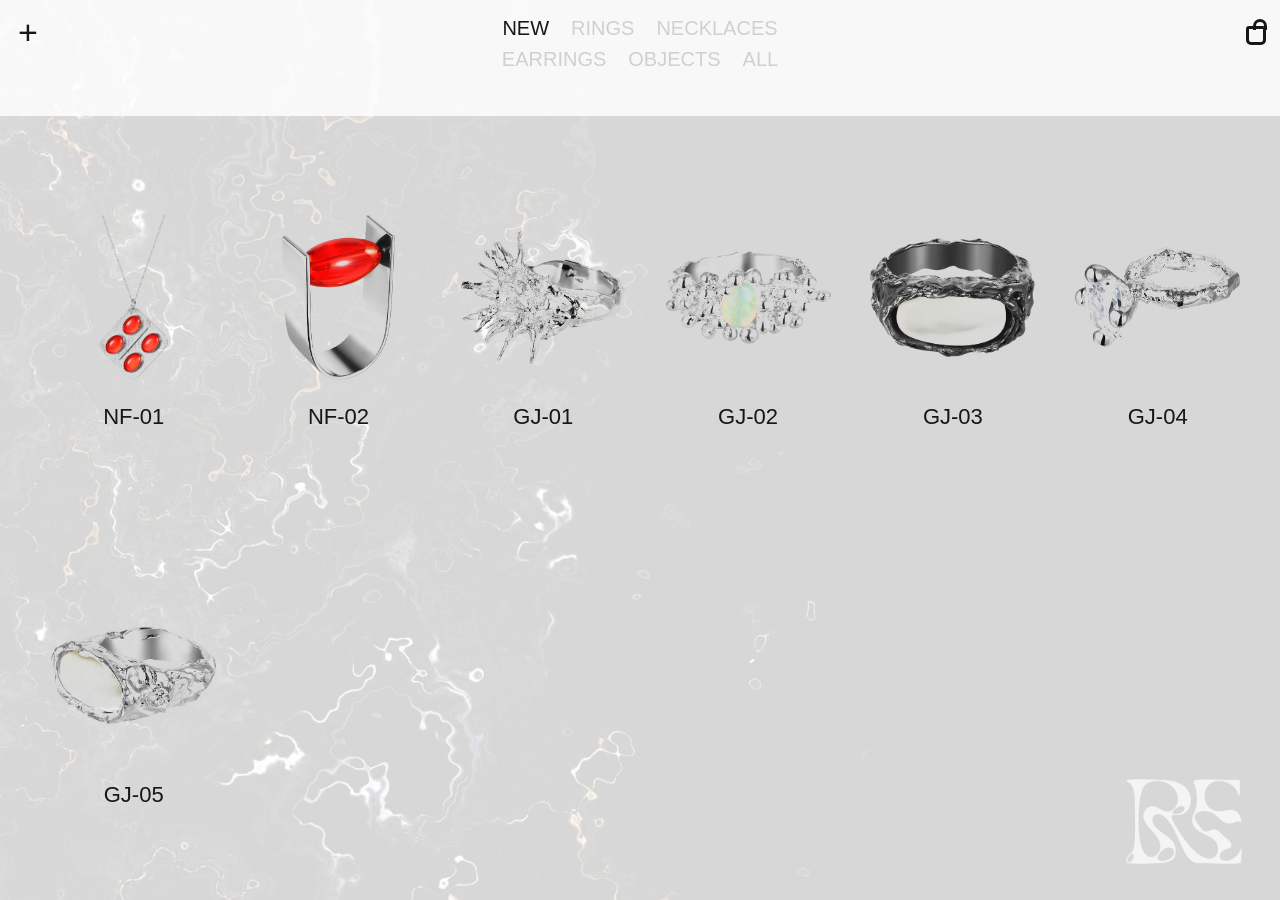
==== index.html @ ccbb990d "Add jewelry website" ====
﻿<!doctype html>
<html lang="ru">
  <head>
    <meta charset="utf-8" />
    <meta name="viewport" content="width=device-width, initial-scale=1" />
    <title>JEWELRY DROP</title>
    <link rel="stylesheet" href="./styles.css" />
  </head>
  <body>
    <header class="topbar" aria-label="Категории каталога">
      <button class="plain-icon" type="button" data-open-info aria-label="Информация">+</button>
      <nav class="category-nav">
        <button class="category-link is-active" type="button" data-filter="all">NEW</button>
        <button class="category-link" type="button" data-filter="rings">RINGS</button>
        <button class="category-link" type="button" data-filter="necklaces">NECKLACES</button>
        <button class="category-link" type="button" data-filter="earrings">EARRINGS</button>
        <button class="category-link" type="button" data-filter="objects">OBJECTS</button>
        <button class="category-link" type="button" data-filter="all">ALL</button>
      </nav>
      <button class="bag-button" type="button" data-open-cart aria-label="Заявка">
        <span class="bag-shape" aria-hidden="true"></span>
        <span class="cart-count" data-cart-count>0</span>
      </button>
    </header>

    <main id="top">
      <section class="catalog-section" id="catalog" aria-label="Каталог">
        <div class="product-grid" data-product-grid></div>
      </section>
    </main>

    <dialog class="product-dialog" data-product-dialog>
      <button class="plain-icon dialog-close" type="button" data-close-product aria-label="Закрыть">×</button>
      <div class="product-detail" data-product-detail></div>
    </dialog>

    <aside class="info-panel" data-info-panel aria-hidden="true">
      <div class="panel-head">
        <h2>JEWELRY</h2>
        <button class="plain-icon" type="button" data-close-info aria-label="Закрыть">×</button>
      </div>
      <p>Шаблон каталога без оплаты. Карточки товаров будут добавляться по мере готовности фото, описаний, размеров и цен.</p>
      <p>Заявка копируется текстом, чтобы ее можно было отправить в Telegram или WhatsApp.</p>
    </aside>

    <aside class="cart-panel" data-cart-panel aria-hidden="true">
      <div class="panel-head">
        <h2>Заявка</h2>
        <button class="plain-icon" type="button" data-close-cart aria-label="Закрыть">×</button>
      </div>
      <div class="cart-items" data-cart-items></div>
      <div class="cart-empty" data-cart-empty>Пока ничего не выбрано.</div>
      <div class="cart-summary">
        <div class="summary-row">
          <span>Итого</span>
          <strong data-cart-total>Цена по запросу</strong>
        </div>
        <button class="primary-button" type="button" data-copy-order>Скопировать заявку</button>
        <p class="cart-note" data-copy-status>После копирования заявку можно отправить в Telegram или WhatsApp.</p>
      </div>
    </aside>
    <img class="corner-logo" src="./assets/media/site-logo.png" alt="" aria-hidden="true">
    <div class="scrim" data-scrim></div>

    <script src="./products.js"></script>
    <script src="./script.js"></script>
  </body>
</html>
---- styles.css ----
:root {
  --bg: #d9d9d9;
  --ink: #171717;
  --muted: #d0d0d0;
  --soft: #f1f1f1;
  --panel: #f6f6f6;
  --line: #cfcfcf;
  --texture-opacity: 0.09;
}

* { box-sizing: border-box; }
html { scroll-behavior: smooth; }
body {
  margin: 0;
  background:
    url("./assets/media/site-background.png") left top / cover no-repeat fixed,
    var(--bg);
  color: var(--ink);
  font-family: Arial, Helvetica, sans-serif;
  letter-spacing: 0;
}
button, a { color: inherit; font: inherit; }
button { cursor: pointer; }
img { display: block; }

.topbar {
  position: fixed;
  top: 0;
  left: 0;
  right: 0;
  z-index: 20;
  display: grid;
  grid-template-columns: 56px minmax(0, 1fr) 56px;
  align-items: start;
  min-height: 116px;
  padding: 18px 14px 10px;
  background: rgba(255, 255, 255, 0.82);
}

.plain-icon,
.bag-button,
.category-link,
.product-card {
  border: 0;
  background: transparent;
}

.plain-icon {
  width: 28px;
  height: 28px;
  padding: 0;
  font-size: 34px;
  line-height: 24px;
  font-weight: 300;
}

.category-nav {
  display: flex;
  flex-wrap: wrap;
  justify-content: center;
  gap: 10px 22px;
  max-width: 360px;
  justify-self: center;
  text-align: center;
}

.category-link {
  padding: 0;
  color: var(--muted);
  font-size: 20px;
  line-height: 1.05;
  text-transform: uppercase;
}

.category-link.is-active {
  color: var(--ink);
}

.bag-button {
  position: relative;
  justify-self: end;
  width: 30px;
  height: 32px;
  padding: 0;
}

.bag-shape {
  position: absolute;
  right: 0;
  top: 8px;
  width: 20px;
  height: 19px;
  border: 3px solid var(--ink);
  border-radius: 3px 3px 5px 5px;
}

.bag-shape::before {
  content: "";
  position: absolute;
  left: 4px;
  top: -10px;
  width: 8px;
  height: 8px;
  border: 3px solid var(--ink);
  border-bottom: 0;
  border-radius: 8px 8px 0 0;
}

.cart-count {
  position: absolute;
  right: -7px;
  top: -4px;
  display: none;
  min-width: 18px;
  height: 18px;
  padding: 0 4px;
  border-radius: 999px;
  background: var(--ink);
  color: var(--bg);
  font-size: 11px;
  line-height: 18px;
  text-align: center;
}

.cart-count.has-items { display: block; }

.catalog-section {
  padding: 150px clamp(22px, 4vw, 70px) 72px;
}

.product-grid {
  display: grid;
  grid-template-columns: repeat(6, minmax(120px, 1fr));
  column-gap: clamp(26px, 4vw, 78px);
  row-gap: clamp(58px, 8vw, 94px);
  align-items: end;
}

.product-card {
  --product-display-size: 165px;
  display: grid;
  grid-template-rows: 230px auto;
  gap: 26px;
  min-width: 0;
  padding: 0;
  text-align: center;
}

.product-media {
  display: flex;
  align-items: end;
  justify-content: center;
  width: 100%;
  height: 230px;
}

.product-media img {
  width: var(--product-display-size);
  height: var(--product-display-size);
  object-fit: contain;
  mix-blend-mode: normal;
  transition: transform 180ms ease, opacity 180ms ease;
}

.product-card:hover img {
  transform: translateY(-4px) scale(1.02);
}

.product-info {
  display: block;
  min-height: 28px;
}

.product-name {
  display: block;
  font-size: 22px;
  line-height: 1;
  font-weight: 400;
  text-transform: uppercase;
}

.product-title,
.product-status,
.product-price {
  display: none;
}

.product-dialog {
  width: 100vw;
  max-width: none;
  height: 100vh;
  max-height: none;
  margin: 0;
  padding: 0;
  border: 0;
  background: var(--panel);
}

.product-dialog::backdrop { background: #050505; }
.dialog-close {
  position: fixed;
  top: 18px;
  right: 18px;
  z-index: 4;
}

.product-detail {
  display: grid;
  grid-template-rows: minmax(0, 1fr) auto;
  min-height: 100vh;
  padding: 7vh 0 8vh;
}

.gallery-stage {
  position: relative;
  display: grid;
  place-items: center;
  min-height: 0;
}

.detail-image {
  width: min(56vw, 760px);
  height: min(58vh, 650px);
  object-fit: contain;
  background: transparent;
  mix-blend-mode: normal;
}

.gallery-arrow {
  position: absolute;
  top: 50%;
  z-index: 2;
  display: grid;
  place-items: center;
  width: 58px;
  height: 58px;
  padding: 0;
  border: 0;
  background: transparent;
  color: var(--ink);
  font-size: 58px;
  line-height: 1;
  transform: translateY(-50%);
}

.gallery-arrow--prev { left: 24vw; }
.gallery-arrow--next { right: 16vw; }
.has-single-image .gallery-arrow { display: none; }

.gallery-meta {
  display: grid;
  justify-items: center;
  gap: 24px;
  text-align: center;
}

.gallery-dots {
  display: flex;
  justify-content: center;
  gap: 14px;
  min-height: 10px;
}

.gallery-dot {
  width: 7px;
  height: 7px;
  padding: 0;
  border: 0;
  border-radius: 999px;
  background: #d0d0d0;
}

.gallery-dot.is-active { background: var(--ink); }

.gallery-meta h2 {
  margin: 0;
  font-size: 28px;
  line-height: 1;
  font-weight: 400;
  text-transform: uppercase;
}

.gallery-price {
  margin: 0;
  font-size: 28px;
  line-height: 1;
  font-weight: 700;
}

.gallery-add {
  width: 44px;
  height: 44px;
  padding: 0;
  border: 0;
  background: transparent;
  color: var(--ink);
  font-size: 46px;
  line-height: 36px;
  font-weight: 300;
}

.detail-description {
  display: none;
}
.info-panel,
.cart-panel {
  position: fixed;
  top: 0;
  z-index: 40;
  display: flex;
  flex-direction: column;
  width: min(420px, 100vw);
  height: 100vh;
  background: var(--panel);
  transition: transform 180ms ease;
}

.info-panel {
  left: 0;
  border-right: 1px solid var(--line);
  transform: translateX(-100%);
  padding-bottom: 18px;
}

.cart-panel {
  right: 0;
  border-left: 1px solid var(--line);
  transform: translateX(100%);
}

.info-panel.is-open,
.cart-panel.is-open { transform: translateX(0); }

.panel-head {
  display: flex;
  align-items: flex-start;
  justify-content: space-between;
  gap: 16px;
  padding: 18px;
  border-bottom: 1px solid var(--line);
}

.panel-head h2 { font-size: 28px; }
.info-panel p {
  margin: 0;
  padding: 18px;
  color: #555;
  font-size: 16px;
  line-height: 1.45;
}

.cart-items { display: grid; gap: 1px; overflow: auto; background: var(--line); }
.cart-item {
  display: grid;
  grid-template-columns: 76px minmax(0, 1fr) auto;
  gap: 12px;
  align-items: center;
  padding: 12px;
  background: var(--panel);
}
.cart-item img { width: 76px; aspect-ratio: 1; object-fit: contain; background: var(--soft); }
.cart-item strong, .cart-item span { display: block; }
.cart-item span { margin-top: 5px; color: #777; font-size: 13px; }
.cart-empty { padding: 18px; color: #777; }
.cart-summary { margin-top: auto; padding: 18px; border-top: 1px solid var(--line); }
.summary-row { display: flex; justify-content: space-between; margin-bottom: 14px; font-size: 20px; }
.cart-note { margin: 12px 0 0; color: #777; font-size: 13px; line-height: 1.35; }
.scrim { position: fixed; inset: 0; z-index: 30; display: none; background: rgba(0, 0, 0, 0.52); }
.scrim.is-open { display: block; }

@media (max-width: 1100px) {
  .product-grid { grid-template-columns: repeat(4, minmax(120px, 1fr)); }
}

@media (max-width: 760px) {
  .topbar { min-height: 104px; grid-template-columns: 42px minmax(0, 1fr) 42px; }
  .category-nav { gap: 8px 14px; max-width: 270px; }
  .category-link { font-size: 16px; }
  .catalog-section { padding: 128px 18px 54px; }
  .product-grid { grid-template-columns: repeat(2, minmax(0, 1fr)); column-gap: 28px; row-gap: 54px; }
  .product-card { --product-display-size: 132px; grid-template-rows: 170px auto; gap: 20px; }
  .product-media { height: 170px; }
  .product-name { font-size: 18px; }
  .product-detail { grid-template-columns: 1fr; min-height: 0; }
  .detail-image { aspect-ratio: 1; height: auto; }
}


@media (max-width: 760px) {
  .product-dialog {
    width: 100vw;
    height: 100vh;
  }

  .product-detail {
    grid-template-rows: minmax(0, 1fr) auto;
    min-height: 100vh;
    padding: 88px 0 56px;
  }

  .detail-image {
    width: 78vw;
    height: 44vh;
    padding: 0;
  }

  .gallery-arrow {
    width: 44px;
    height: 44px;
    font-size: 46px;
  }

  .gallery-arrow--prev { left: 18px; }
  .gallery-arrow--next { right: 18px; }
  .gallery-meta { gap: 20px; }
  .gallery-meta h2,
  .gallery-price { font-size: 24px; }
}




.corner-logo {
  position: fixed;
  right: clamp(18px, 3vw, 42px);
  bottom: clamp(16px, 3vw, 36px);
  z-index: 12;
  width: clamp(72px, 9vw, 138px);
  height: auto;
  opacity: 0.72;
  pointer-events: none;
  mix-blend-mode: normal;
}

@media (max-width: 760px) {
  .corner-logo {
    width: 74px;
    right: 16px;
    bottom: 14px;
    opacity: 0.62;
  }
}


.corner-logo {
  filter: invert(1) brightness(1.35);
  opacity: 0.82;
}

.product-media img,
.detail-image,
.cart-item img {
  mix-blend-mode: normal;
}
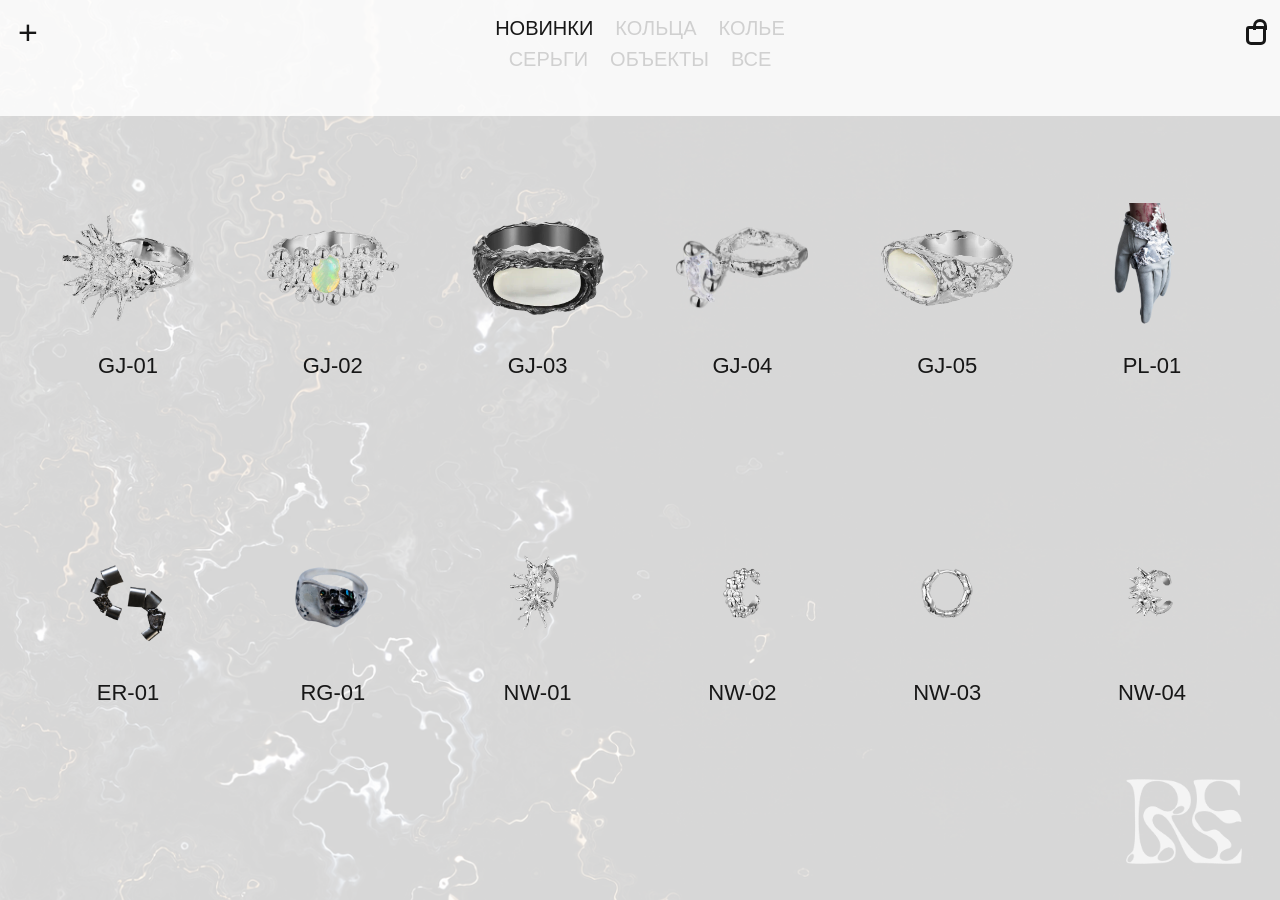
==== commit 3b2572ea: "Add new jewelry products" ====
--- a/index.html
+++ b/index.html
@@ -10,12 +10,12 @@
     <header class="topbar" aria-label="Категории каталога">
       <button class="plain-icon" type="button" data-open-info aria-label="Информация">+</button>
       <nav class="category-nav">
-        <button class="category-link is-active" type="button" data-filter="all">NEW</button>
-        <button class="category-link" type="button" data-filter="rings">RINGS</button>
-        <button class="category-link" type="button" data-filter="necklaces">NECKLACES</button>
-        <button class="category-link" type="button" data-filter="earrings">EARRINGS</button>
-        <button class="category-link" type="button" data-filter="objects">OBJECTS</button>
-        <button class="category-link" type="button" data-filter="all">ALL</button>
+        <button class="category-link is-active" type="button" data-filter="all">Новинки</button>
+        <button class="category-link" type="button" data-filter="rings">Кольца</button>
+        <button class="category-link" type="button" data-filter="necklaces">Колье</button>
+        <button class="category-link" type="button" data-filter="earrings">Серьги</button>
+        <button class="category-link" type="button" data-filter="objects">Объекты</button>
+        <button class="category-link" type="button" data-filter="all">Все</button>
       </nav>
       <button class="bag-button" type="button" data-open-cart aria-label="Заявка">
         <span class="bag-shape" aria-hidden="true"></span>
--- a/styles.css
+++ b/styles.css
@@ -137,10 +137,10 @@
 }
 
 .product-card {
-  --product-display-size: 165px;
-  display: grid;
-  grid-template-rows: 230px auto;
-  gap: 26px;
+  --product-display-size: 132px;
+  display: grid;
+  grid-template-rows: 184px auto;
+  gap: 21px;
   min-width: 0;
   padding: 0;
   text-align: center;
@@ -151,7 +151,7 @@
   align-items: end;
   justify-content: center;
   width: 100%;
-  height: 230px;
+  height: 184px;
 }
 
 .product-media img {
@@ -219,8 +219,8 @@
 }
 
 .detail-image {
-  width: min(56vw, 760px);
-  height: min(58vh, 650px);
+  width: min(31vw, 430px);
+  height: min(34vh, 370px);
   object-fit: contain;
   background: transparent;
   mix-blend-mode: normal;
@@ -378,11 +378,11 @@
   .category-link { font-size: 16px; }
   .catalog-section { padding: 128px 18px 54px; }
   .product-grid { grid-template-columns: repeat(2, minmax(0, 1fr)); column-gap: 28px; row-gap: 54px; }
-  .product-card { --product-display-size: 132px; grid-template-rows: 170px auto; gap: 20px; }
-  .product-media { height: 170px; }
+  .product-card { --product-display-size: 106px; grid-template-rows: 136px auto; gap: 16px; }
+  .product-media { height: 136px; }
   .product-name { font-size: 18px; }
   .product-detail { grid-template-columns: 1fr; min-height: 0; }
-  .detail-image { aspect-ratio: 1; height: auto; }
+  .detail-image { width: min(68vw, 320px); height: min(34vh, 320px); }
 }
 
 
@@ -399,8 +399,8 @@
   }
 
   .detail-image {
-    width: 78vw;
-    height: 44vh;
+    width: min(70vw, 300px);
+    height: min(34vh, 300px);
     padding: 0;
   }
 
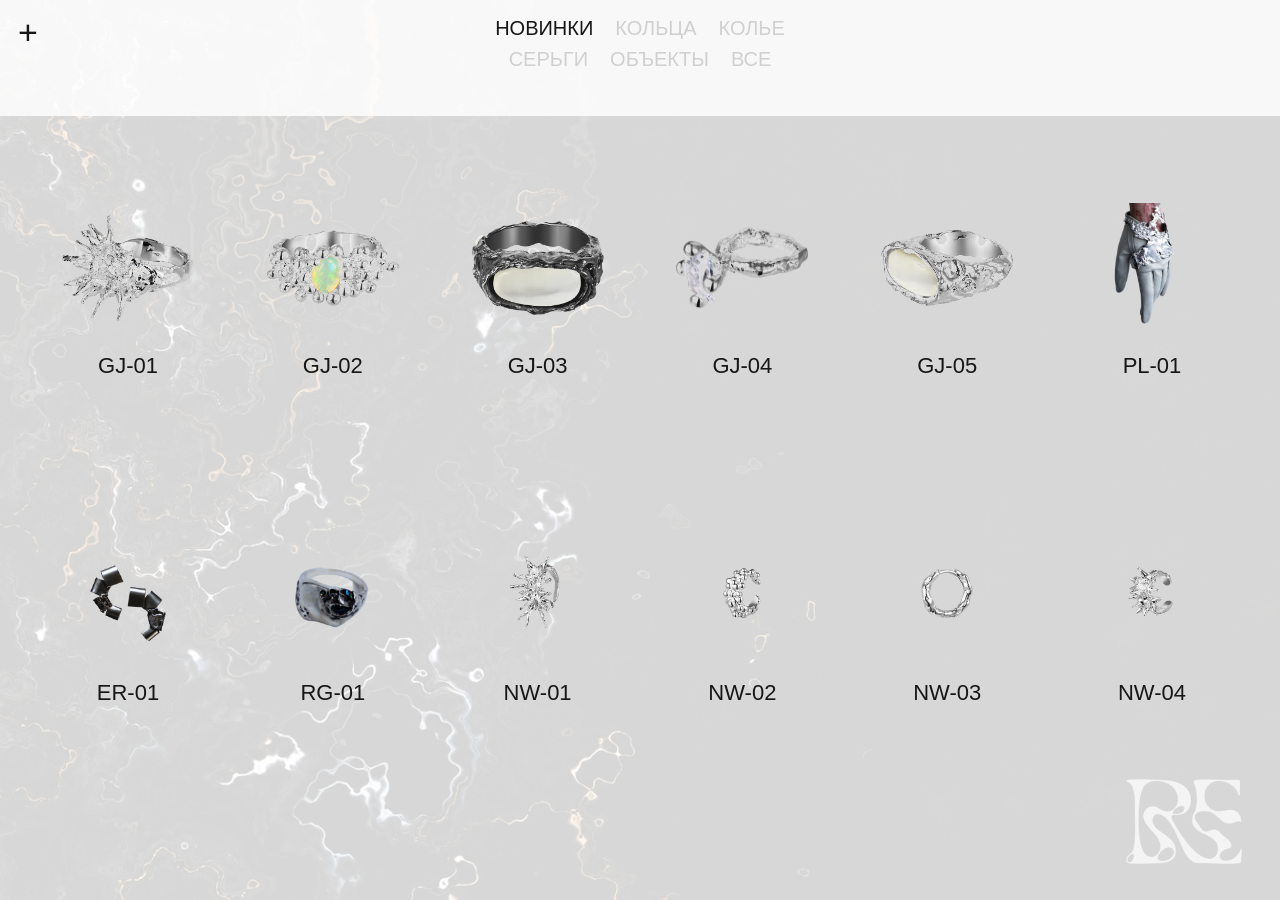
==== commit ca131929: "Remove header cart button" ====
--- a/index.html
+++ b/index.html
@@ -17,10 +17,6 @@
         <button class="category-link" type="button" data-filter="objects">Объекты</button>
         <button class="category-link" type="button" data-filter="all">Все</button>
       </nav>
-      <button class="bag-button" type="button" data-open-cart aria-label="Заявка">
-        <span class="bag-shape" aria-hidden="true"></span>
-        <span class="cart-count" data-cart-count>0</span>
-      </button>
     </header>
 
     <main id="top">
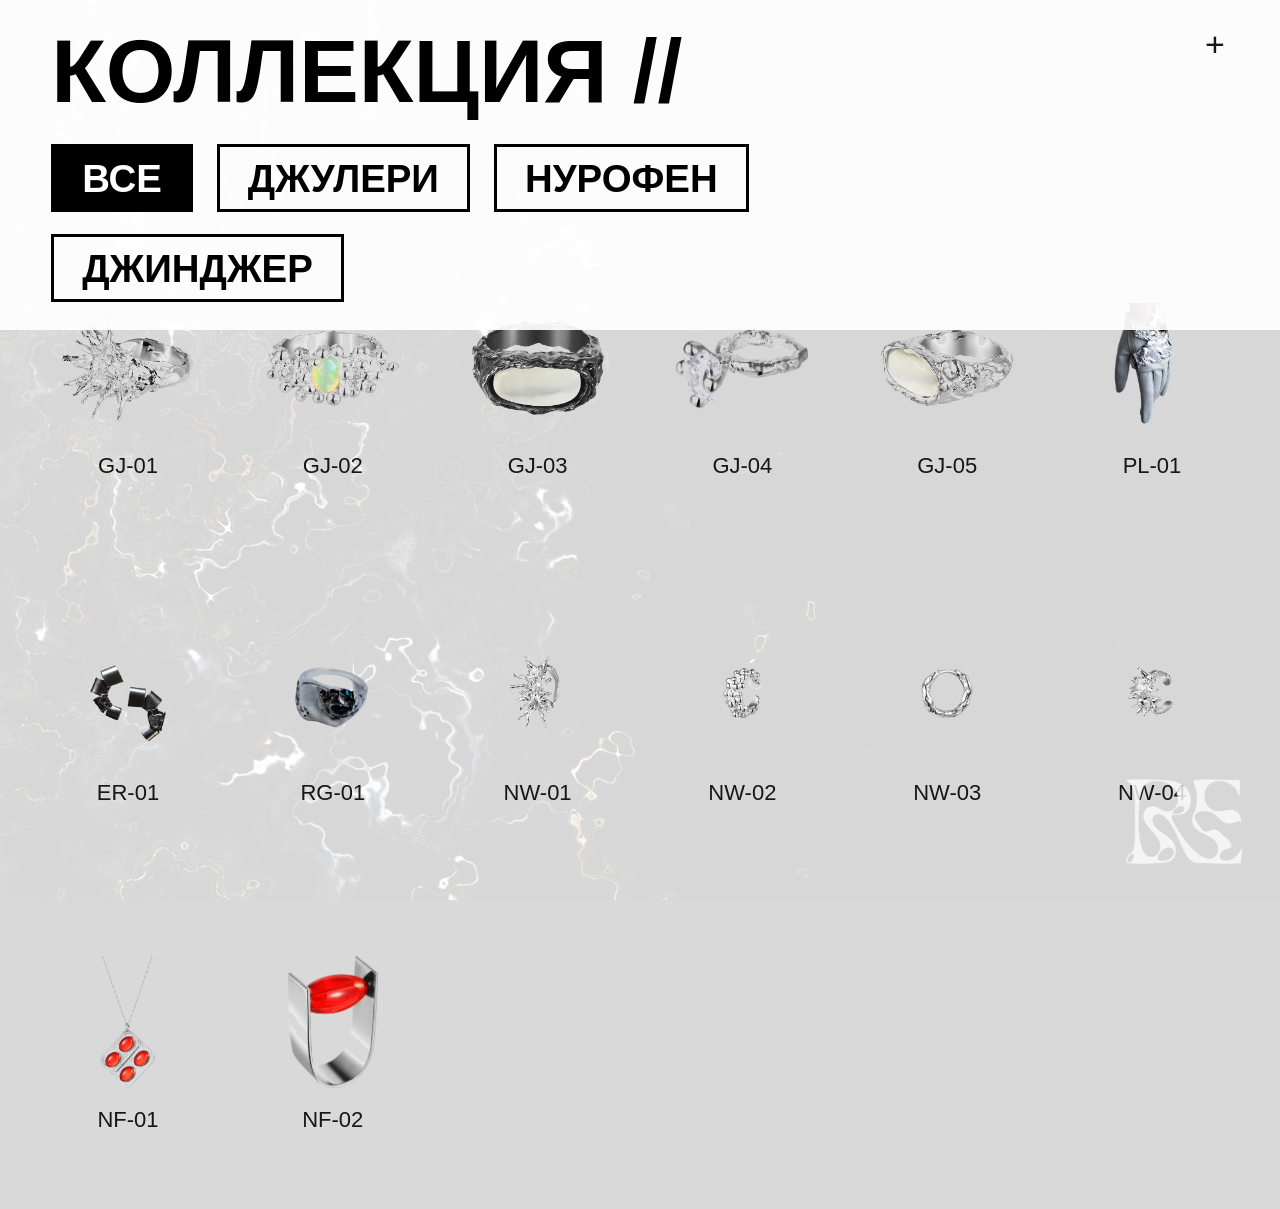
==== commit 5047c226: "Switch catalog navigation to collections" ====
--- a/index.html
+++ b/index.html
@@ -7,16 +7,17 @@
     <link rel="stylesheet" href="./styles.css" />
   </head>
   <body>
-    <header class="topbar" aria-label="Категории каталога">
+    <header class="topbar" aria-label="Коллекции каталога">
       <button class="plain-icon" type="button" data-open-info aria-label="Информация">+</button>
-      <nav class="category-nav">
-        <button class="category-link is-active" type="button" data-filter="all">Новинки</button>
-        <button class="category-link" type="button" data-filter="rings">Кольца</button>
-        <button class="category-link" type="button" data-filter="necklaces">Колье</button>
-        <button class="category-link" type="button" data-filter="earrings">Серьги</button>
-        <button class="category-link" type="button" data-filter="objects">Объекты</button>
-        <button class="category-link" type="button" data-filter="all">Все</button>
-      </nav>
+      <div class="collection-menu">
+        <h1>КОЛЛЕКЦИЯ //</h1>
+        <nav class="category-nav" aria-label="Коллекции">
+          <button class="category-link is-active" type="button" data-filter="all">Все</button>
+          <button class="category-link" type="button" data-filter="jewelry">Джулери</button>
+          <button class="category-link" type="button" data-filter="nurofen">Нурофен</button>
+          <button class="category-link" type="button" data-filter="ginger">Джинджер</button>
+        </nav>
+      </div>
     </header>
 
     <main id="top">
--- a/styles.css
+++ b/styles.css
@@ -29,12 +29,9 @@
   left: 0;
   right: 0;
   z-index: 20;
-  display: grid;
-  grid-template-columns: 56px minmax(0, 1fr) 56px;
-  align-items: start;
-  min-height: 116px;
-  padding: 18px 14px 10px;
-  background: rgba(255, 255, 255, 0.82);
+  min-height: 210px;
+  padding: 30px clamp(22px, 4vw, 70px) 28px;
+  background: rgba(255, 255, 255, 0.92);
 }
 
 .plain-icon,
@@ -45,6 +42,12 @@
   background: transparent;
 }
 
+
+.topbar > .plain-icon {
+  position: absolute;
+  top: 30px;
+  right: clamp(22px, 4vw, 70px);
+}
 .plain-icon {
   width: 28px;
   height: 28px;
@@ -54,26 +57,43 @@
   font-weight: 300;
 }
 
+.collection-menu {
+  display: grid;
+  gap: 32px;
+  width: min(100%, 980px);
+}
+
+.collection-menu h1 {
+  margin: 0;
+  color: #000;
+  font-size: clamp(50px, 7vw, 92px);
+  line-height: 0.92;
+  font-weight: 900;
+  text-transform: uppercase;
+}
+
 .category-nav {
   display: flex;
   flex-wrap: wrap;
-  justify-content: center;
-  gap: 10px 22px;
-  max-width: 360px;
-  justify-self: center;
-  text-align: center;
+  align-items: center;
+  gap: 22px 24px;
 }
 
 .category-link {
-  padding: 0;
-  color: var(--muted);
-  font-size: 20px;
-  line-height: 1.05;
+  min-height: 68px;
+  padding: 12px 28px 10px;
+  border: 3px solid #000;
+  background: transparent;
+  color: #000;
+  font-size: clamp(25px, 3vw, 42px);
+  line-height: 1;
+  font-weight: 900;
   text-transform: uppercase;
 }
 
 .category-link.is-active {
-  color: var(--ink);
+  background: #000;
+  color: #fff;
 }
 
 .bag-button {
@@ -125,7 +145,7 @@
 .cart-count.has-items { display: block; }
 
 .catalog-section {
-  padding: 150px clamp(22px, 4vw, 70px) 72px;
+  padding: 250px clamp(22px, 4vw, 70px) 72px;
 }
 
 .product-grid {
@@ -373,10 +393,12 @@
 }
 
 @media (max-width: 760px) {
-  .topbar { min-height: 104px; grid-template-columns: 42px minmax(0, 1fr) 42px; }
-  .category-nav { gap: 8px 14px; max-width: 270px; }
-  .category-link { font-size: 16px; }
-  .catalog-section { padding: 128px 18px 54px; }
+  .topbar { min-height: 174px; padding: 24px 18px 20px; }
+  .collection-menu { gap: 22px; }
+  .collection-menu h1 { font-size: 42px; }
+  .category-nav { gap: 12px; }
+  .category-link { min-height: 44px; padding: 8px 14px 7px; border-width: 2px; font-size: 20px; }
+  .catalog-section { padding: 210px 18px 54px; }
   .product-grid { grid-template-columns: repeat(2, minmax(0, 1fr)); column-gap: 28px; row-gap: 54px; }
   .product-card { --product-display-size: 106px; grid-template-rows: 136px auto; gap: 16px; }
   .product-media { height: 136px; }
@@ -384,8 +406,6 @@
   .product-detail { grid-template-columns: 1fr; min-height: 0; }
   .detail-image { width: min(68vw, 320px); height: min(34vh, 320px); }
 }
-
-
 @media (max-width: 760px) {
   .product-dialog {
     width: 100vw;
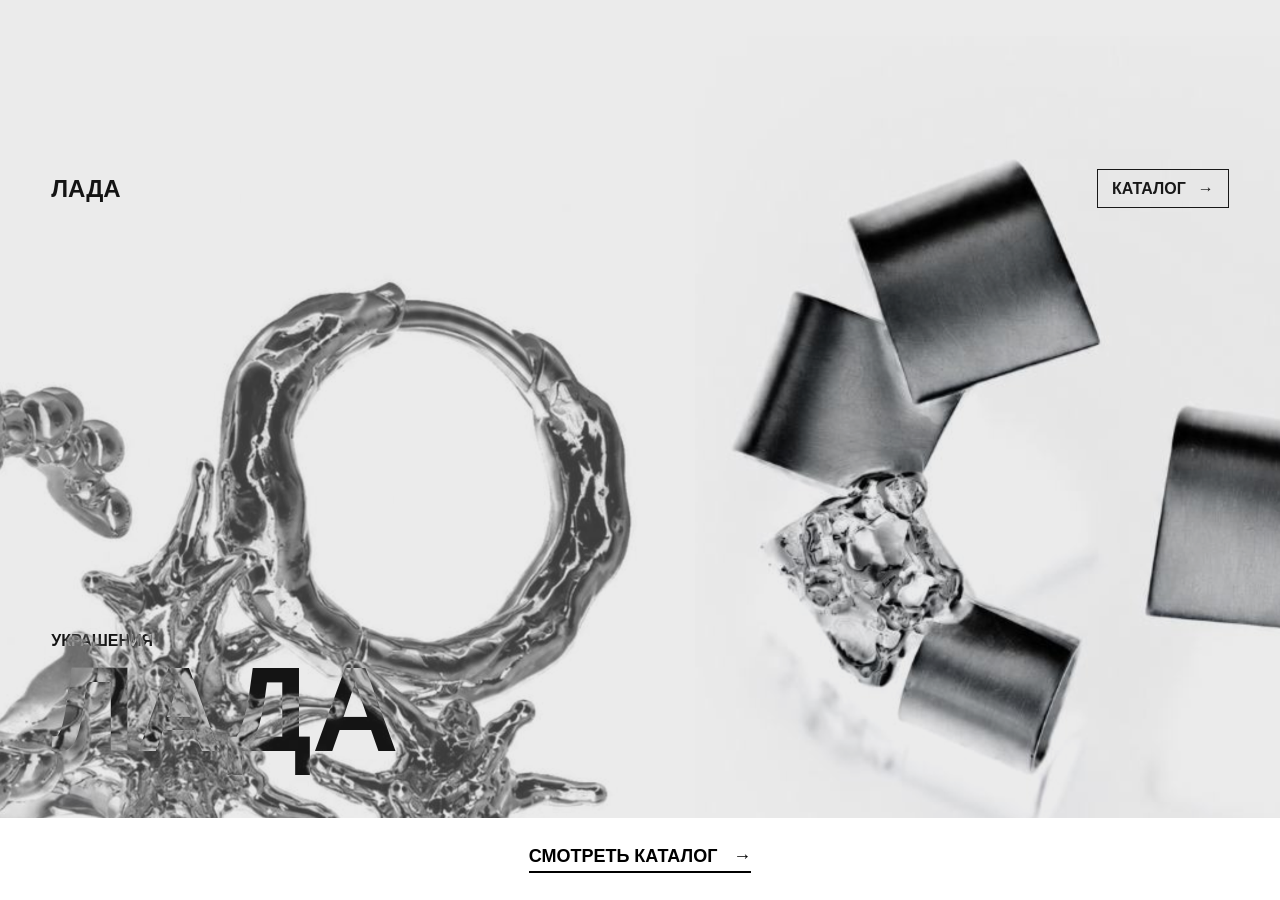
==== commit 7f523ebc: "Add homepage with PDF artwork" ====
--- a/index.html
+++ b/index.html
@@ -1,66 +1,26 @@
-﻿<!doctype html>
+<!doctype html>
 <html lang="ru">
   <head>
     <meta charset="utf-8" />
     <meta name="viewport" content="width=device-width, initial-scale=1" />
-    <title>JEWELRY DROP</title>
-    <link rel="stylesheet" href="./styles.css" />
+    <title>ЛАДА</title>
+    <link rel="stylesheet" href="./home.css" />
   </head>
-  <body>
-    <header class="topbar" aria-label="Коллекции каталога">
-      <button class="plain-icon" type="button" data-open-info aria-label="Информация">+</button>
-      <div class="collection-menu">
-        <h1>КОЛЛЕКЦИЯ //</h1>
-        <nav class="category-nav" aria-label="Коллекции">
-          <button class="category-link is-active" type="button" data-filter="all">Все</button>
-          <button class="category-link" type="button" data-filter="jewelry">Джулери</button>
-          <button class="category-link" type="button" data-filter="nurofen">Нурофен</button>
-          <button class="category-link" type="button" data-filter="ginger">Джинджер</button>
-        </nav>
-      </div>
-    </header>
-
-    <main id="top">
-      <section class="catalog-section" id="catalog" aria-label="Каталог">
-        <div class="product-grid" data-product-grid></div>
+  <body class="home-page">
+    <main>
+      <section class="home-hero" aria-labelledby="home-title">
+        <header class="home-header">
+          <a class="home-brand" href="./index.html" aria-label="ЛАДА">ЛАДА</a>
+          <a class="home-catalog" href="./catalog.html">КАТАЛОГ <span aria-hidden="true">→</span></a>
+        </header>
+        <div class="home-intro">
+          <p>УКРАШЕНИЯ</p>
+          <h1 id="home-title">ЛАДА</h1>
+        </div>
+      </section>
+      <section class="home-next" aria-label="Переход в каталог">
+        <a href="./catalog.html">СМОТРЕТЬ КАТАЛОГ <span aria-hidden="true">→</span></a>
       </section>
     </main>
-
-    <dialog class="product-dialog" data-product-dialog>
-      <button class="plain-icon dialog-close" type="button" data-close-product aria-label="Закрыть">×</button>
-      <div class="product-detail" data-product-detail></div>
-    </dialog>
-
-    <aside class="info-panel" data-info-panel aria-hidden="true">
-      <div class="panel-head">
-        <h2>JEWELRY</h2>
-        <button class="plain-icon" type="button" data-close-info aria-label="Закрыть">×</button>
-      </div>
-      <p>Шаблон каталога без оплаты. Карточки товаров будут добавляться по мере готовности фото, описаний, размеров и цен.</p>
-      <p>Заявка копируется текстом, чтобы ее можно было отправить в Telegram или WhatsApp.</p>
-    </aside>
-
-    <aside class="cart-panel" data-cart-panel aria-hidden="true">
-      <div class="panel-head">
-        <h2>Заявка</h2>
-        <button class="plain-icon" type="button" data-close-cart aria-label="Закрыть">×</button>
-      </div>
-      <div class="cart-items" data-cart-items></div>
-      <div class="cart-empty" data-cart-empty>Пока ничего не выбрано.</div>
-      <div class="cart-summary">
-        <div class="summary-row">
-          <span>Итого</span>
-          <strong data-cart-total>Цена по запросу</strong>
-        </div>
-        <button class="primary-button" type="button" data-copy-order>Скопировать заявку</button>
-        <p class="cart-note" data-copy-status>После копирования заявку можно отправить в Telegram или WhatsApp.</p>
-      </div>
-    </aside>
-    <img class="corner-logo" src="./assets/media/site-logo.png" alt="" aria-hidden="true">
-    <div class="scrim" data-scrim></div>
-
-    <script src="./products.js"></script>
-    <script src="./script.js"></script>
   </body>
-</html>
-
+</html>
--- a/home.css
+++ b/home.css
@@ -0,0 +1,102 @@
+:root {
+  color: #000;
+  font-family: Arial, Helvetica, sans-serif;
+}
+
+* { box-sizing: border-box; }
+html { scroll-behavior: smooth; }
+body { margin: 0; background: #fff; }
+a { color: inherit; text-decoration: none; }
+
+.home-hero {
+  position: relative;
+  display: grid;
+  min-height: calc(100svh - 82px);
+  padding: 28px clamp(20px, 4vw, 70px);
+  overflow: hidden;
+  background: url("./assets/media/home-background.png") center / cover no-repeat;
+}
+
+.home-hero::before {
+  position: absolute;
+  inset: 0;
+  content: "";
+  background: rgba(0, 0, 0, 0.08);
+}
+
+.home-header,
+.home-intro {
+  position: relative;
+  z-index: 1;
+  color: #fff;
+  mix-blend-mode: difference;
+}
+
+.home-header {
+  display: flex;
+  align-items: center;
+  justify-content: space-between;
+  gap: 24px;
+  font-size: 16px;
+  font-weight: 900;
+}
+
+.home-brand { font-size: 24px; }
+
+.home-catalog {
+  display: inline-flex;
+  align-items: center;
+  gap: 12px;
+  padding: 10px 14px 9px;
+  border: 1px solid currentColor;
+}
+
+.home-intro {
+  align-self: end;
+  margin-bottom: 32px;
+  text-transform: uppercase;
+}
+
+.home-intro p {
+  margin: 0 0 10px;
+  font-size: 16px;
+  font-weight: 900;
+}
+
+.home-intro h1 {
+  margin: 0;
+  font-size: 120px;
+  line-height: 0.82;
+  font-weight: 900;
+}
+
+.home-next {
+  display: flex;
+  min-height: 82px;
+  align-items: center;
+  justify-content: center;
+  padding: 20px;
+  background: #fff;
+}
+
+.home-next a {
+  display: inline-flex;
+  gap: 16px;
+  align-items: center;
+  padding-bottom: 4px;
+  border-bottom: 2px solid #000;
+  font-size: 18px;
+  font-weight: 900;
+}
+
+@media (max-width: 760px) {
+  .home-hero { min-height: calc(100svh - 68px); padding: 20px 18px; }
+  .home-header { font-size: 13px; }
+  .home-brand { font-size: 19px; }
+  .home-catalog { gap: 8px; padding: 8px 10px 7px; }
+  .home-intro { margin-bottom: 16px; }
+  .home-intro p { margin-bottom: 8px; font-size: 13px; }
+  .home-intro h1 { font-size: 62px; }
+  .home-next { min-height: 68px; }
+  .home-next a { gap: 10px; font-size: 14px; }
+}
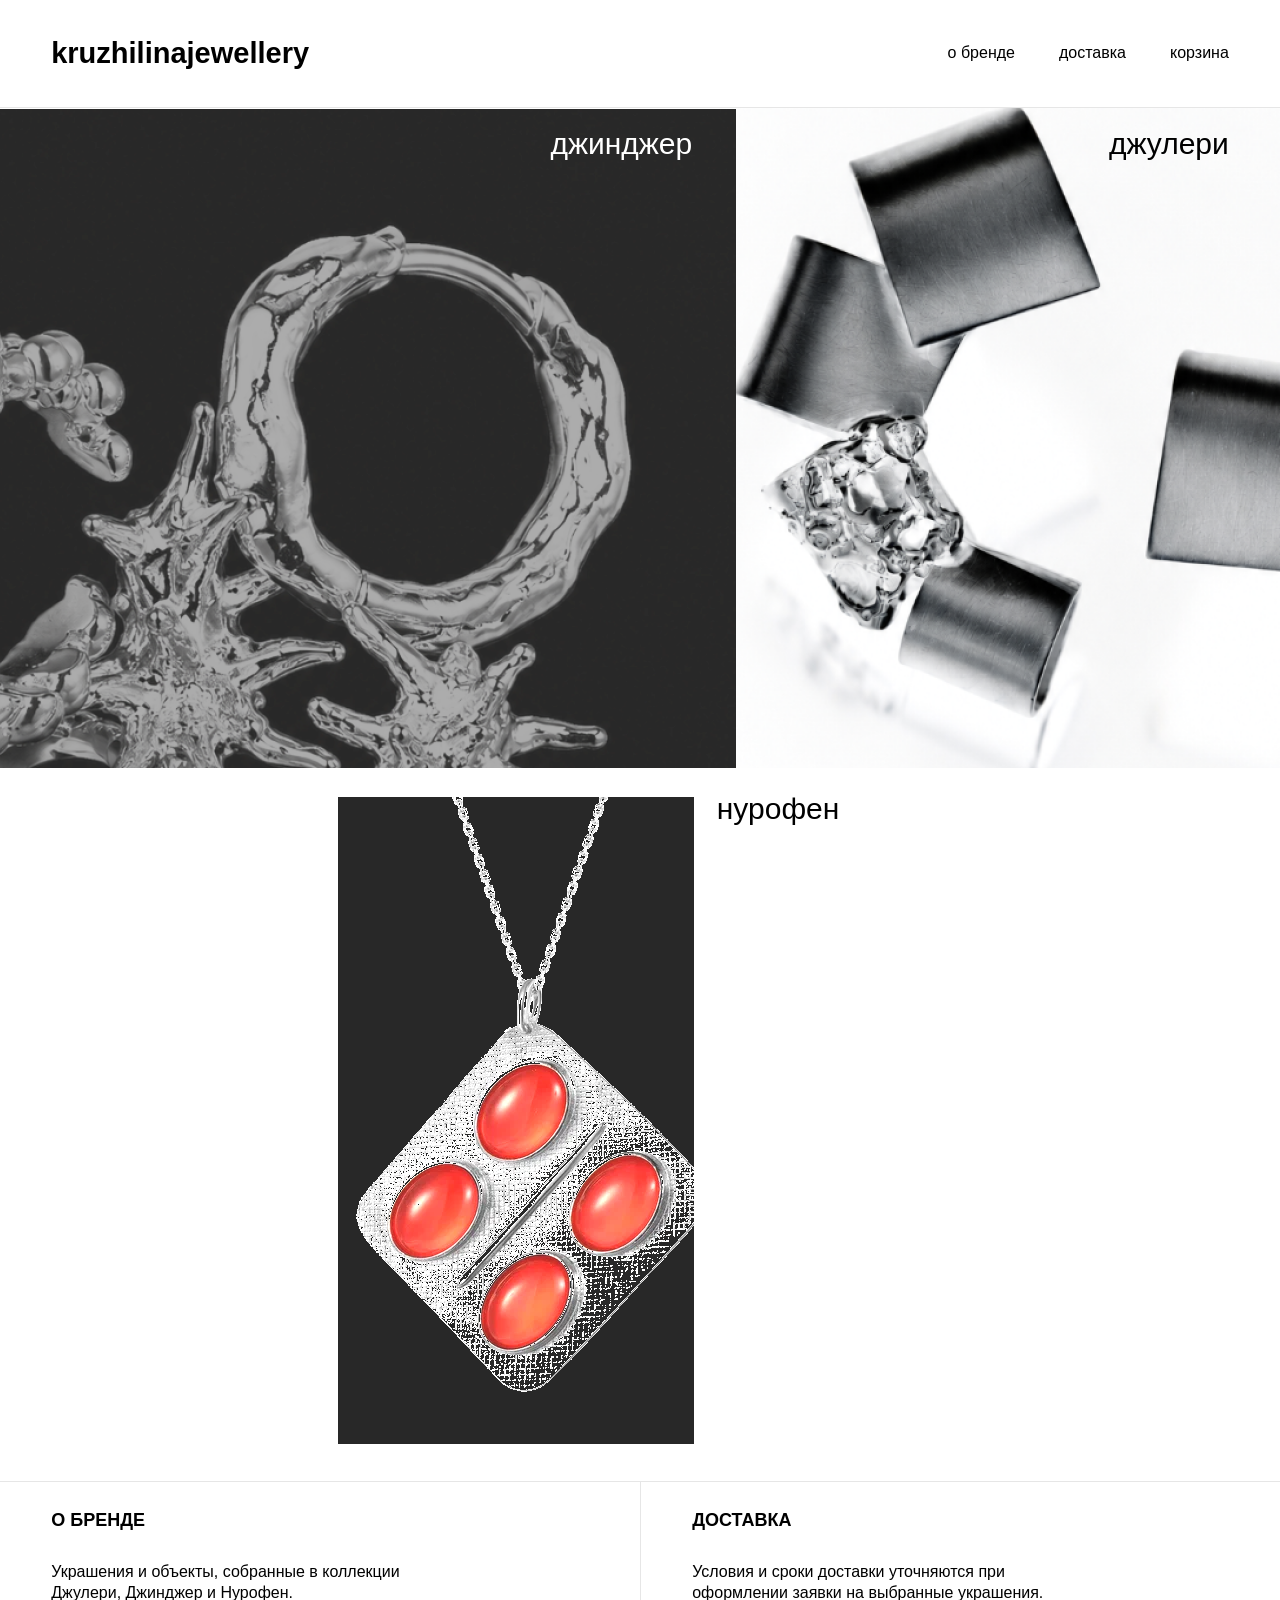
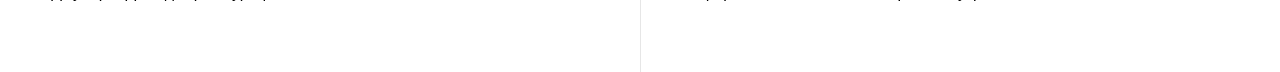
==== commit 501e423b: "Redesign homepage collections layout" ====
--- a/index.html
+++ b/index.html
@@ -3,23 +3,36 @@
   <head>
     <meta charset="utf-8" />
     <meta name="viewport" content="width=device-width, initial-scale=1" />
-    <title>ЛАДА</title>
+    <title>kruzhilinajewellery</title>
     <link rel="stylesheet" href="./home.css" />
   </head>
   <body class="home-page">
-    <main>
-      <section class="home-hero" aria-labelledby="home-title">
-        <header class="home-header">
-          <a class="home-brand" href="./index.html" aria-label="ЛАДА">ЛАДА</a>
-          <a class="home-catalog" href="./catalog.html">КАТАЛОГ <span aria-hidden="true">→</span></a>
-        </header>
-        <div class="home-intro">
-          <p>УКРАШЕНИЯ</p>
-          <h1 id="home-title">ЛАДА</h1>
-        </div>
+    <main class="home-shell">
+      <header class="home-header">
+        <a class="home-brand" href="./index.html" aria-label="Главная">kruzhilinajewellery</a>
+        <nav class="home-nav" aria-label="Навигация">
+          <a href="#about">о бренде</a>
+          <a href="#delivery">доставка</a>
+          <a href="./catalog.html?cart=1">корзина</a>
+        </nav>
+      </header>
+
+      <section class="collection-stage" id="collections" aria-label="Коллекции">
+        <img class="collection-art" src="./assets/media/home-background.png" alt="Украшения из коллекций Джинджер, Джулери и Нурофен" />
+        <a class="collection-link collection-link--ginger" href="./catalog.html?collection=ginger">джинджер</a>
+        <a class="collection-link collection-link--jewellery" href="./catalog.html?collection=jewelry">джулери</a>
+        <a class="collection-link collection-link--nurofen" href="./catalog.html?collection=nurofen">нурофен</a>
       </section>
-      <section class="home-next" aria-label="Переход в каталог">
-        <a href="./catalog.html">СМОТРЕТЬ КАТАЛОГ <span aria-hidden="true">→</span></a>
+
+      <section class="home-information" aria-label="Информация">
+        <article id="about">
+          <h2>О бренде</h2>
+          <p>Украшения и объекты, собранные в коллекции Джулери, Джинджер и Нурофен.</p>
+        </article>
+        <article id="delivery">
+          <h2>Доставка</h2>
+          <p>Условия и сроки доставки уточняются при оформлении заявки на выбранные украшения.</p>
+        </article>
       </section>
     </main>
   </body>
--- a/home.css
+++ b/home.css
@@ -8,95 +8,112 @@
 body { margin: 0; background: #fff; }
 a { color: inherit; text-decoration: none; }
 
-.home-hero {
-  position: relative;
-  display: grid;
-  min-height: calc(100svh - 82px);
-  padding: 28px clamp(20px, 4vw, 70px);
-  overflow: hidden;
-  background: url("./assets/media/home-background.png") center / cover no-repeat;
-}
-
-.home-hero::before {
-  position: absolute;
-  inset: 0;
-  content: "";
-  background: rgba(0, 0, 0, 0.08);
-}
-
-.home-header,
-.home-intro {
-  position: relative;
-  z-index: 1;
-  color: #fff;
-  mix-blend-mode: difference;
+.home-shell {
+  width: min(100%, 1440px);
+  margin: 0 auto;
+  background: #fff;
 }
 
 .home-header {
   display: flex;
+  min-height: 108px;
   align-items: center;
   justify-content: space-between;
-  gap: 24px;
-  font-size: 16px;
-  font-weight: 900;
+  gap: 30px;
+  padding: 24px clamp(22px, 4vw, 70px);
+  border-bottom: 1px solid #e6e6e6;
 }
 
-.home-brand { font-size: 24px; }
-
-.home-catalog {
-  display: inline-flex;
-  align-items: center;
-  gap: 12px;
-  padding: 10px 14px 9px;
-  border: 1px solid currentColor;
+.home-brand {
+  font-size: 29px;
+  font-weight: 900;
+  line-height: 1;
 }
 
-.home-intro {
-  align-self: end;
-  margin-bottom: 32px;
-  text-transform: uppercase;
+.home-nav {
+  display: flex;
+  flex-wrap: wrap;
+  justify-content: flex-end;
+  gap: 16px 44px;
+  font-size: 16px;
+  line-height: 1;
 }
 
-.home-intro p {
-  margin: 0 0 10px;
-  font-size: 16px;
-  font-weight: 900;
+.home-nav a,
+.collection-link {
+  border-bottom: 1px solid transparent;
 }
 
-.home-intro h1 {
-  margin: 0;
-  font-size: 120px;
-  line-height: 0.82;
-  font-weight: 900;
+.home-nav a:hover,
+.home-nav a:focus-visible,
+.collection-link:hover,
+.collection-link:focus-visible {
+  border-bottom-color: currentColor;
 }
 
-.home-next {
-  display: flex;
-  min-height: 82px;
-  align-items: center;
-  justify-content: center;
-  padding: 20px;
+.collection-stage {
+  position: relative;
+  overflow: hidden;
   background: #fff;
 }
 
-.home-next a {
-  display: inline-flex;
-  gap: 16px;
-  align-items: center;
-  padding-bottom: 4px;
-  border-bottom: 2px solid #000;
-  font-size: 18px;
-  font-weight: 900;
+.collection-art {
+  display: block;
+  width: 100%;
+  height: auto;
+  margin-top: -13.45%;
 }
 
+.collection-link {
+  position: absolute;
+  z-index: 1;
+  padding-bottom: 2px;
+  font-size: 30px;
+  line-height: 1;
+}
+
+.collection-link--ginger {
+  top: 1.5%;
+  left: 43%;
+  color: #fff;
+}
+
+.collection-link--jewellery {
+  top: 1.5%;
+  right: 4%;
+}
+
+.collection-link--nurofen {
+  top: 50%;
+  left: 56%;
+}
+
+.home-information {
+  display: grid;
+  grid-template-columns: repeat(2, minmax(0, 1fr));
+  border-top: 1px solid #e6e6e6;
+}
+
+.home-information article {
+  min-height: 190px;
+  padding: 28px clamp(22px, 4vw, 70px);
+}
+
+.home-information article + article { border-left: 1px solid #e6e6e6; }
+.home-information h2 { margin: 0 0 30px; font-size: 18px; font-weight: 900; text-transform: uppercase; }
+.home-information p { max-width: 360px; margin: 0; font-size: 16px; line-height: 1.35; }
+
 @media (max-width: 760px) {
-  .home-hero { min-height: calc(100svh - 68px); padding: 20px 18px; }
-  .home-header { font-size: 13px; }
-  .home-brand { font-size: 19px; }
-  .home-catalog { gap: 8px; padding: 8px 10px 7px; }
-  .home-intro { margin-bottom: 16px; }
-  .home-intro p { margin-bottom: 8px; font-size: 13px; }
-  .home-intro h1 { font-size: 62px; }
-  .home-next { min-height: 68px; }
-  .home-next a { gap: 10px; font-size: 14px; }
+  .home-header { min-height: 74px; align-items: flex-start; gap: 20px; padding: 18px; }
+  .home-brand { max-width: 146px; font-size: 20px; line-height: 0.94; }
+  .home-nav { width: 136px; gap: 10px 14px; font-size: 12px; line-height: 1.1; }
+  .collection-link { font-size: 15px; }
+  .collection-link--ginger { top: 1.7%; left: 42%; }
+  .collection-link--jewellery { top: 1.7%; right: 3%; }
+  .collection-link--nurofen { top: 49%; left: 55%; }
+  .home-information { grid-template-columns: 1fr; }
+  .home-information article { min-height: 0; padding: 24px 18px 28px; }
+  .home-information article + article { border-top: 1px solid #e6e6e6; border-left: 0; }
+  .home-information h2 { margin-bottom: 16px; font-size: 15px; }
+  .home-information p { font-size: 14px; }
 }
